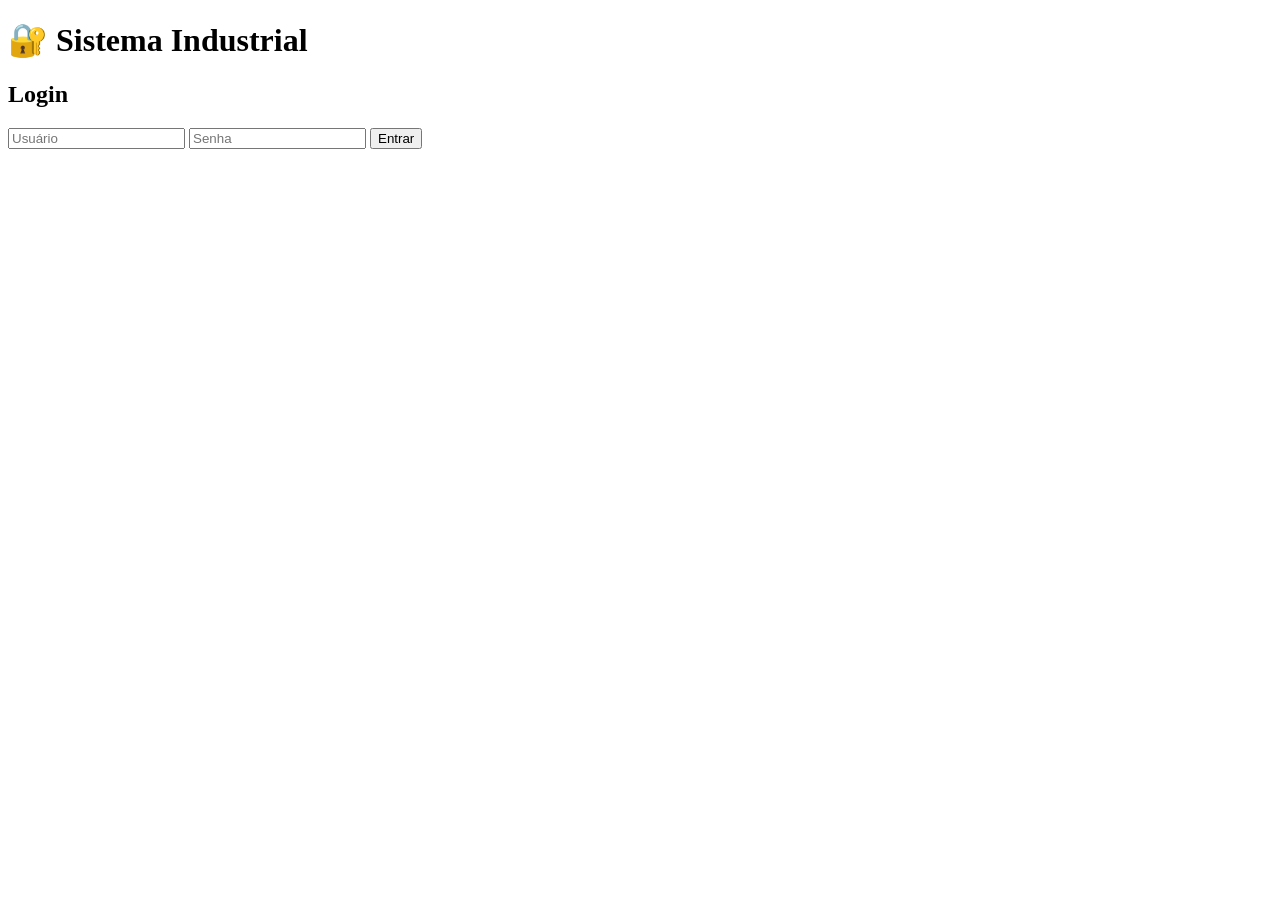
==== front_end/login.html @ 62d10b50 "Add files via upload" ====
<!DOCTYPE html>
<html lang="pt-br">
<head>
    <meta charset="UTF-8">
    <title>Login - Monitoramento</title>
    <link rel="stylesheet" href="style.css">
</head>
<body class="login-body">

    <div class="login-container">
        <h1>🔐 Sistema Industrial</h1>
        <h2>Login</h2>

        <input type="text" id="user" placeholder="Usuário">
        <input type="password" id="pass" placeholder="Senha">

        <button onclick="login()">Entrar</button>

        <p id="erro"></p>
    </div>

    <script src="script.js"></script>
</body>
</html>
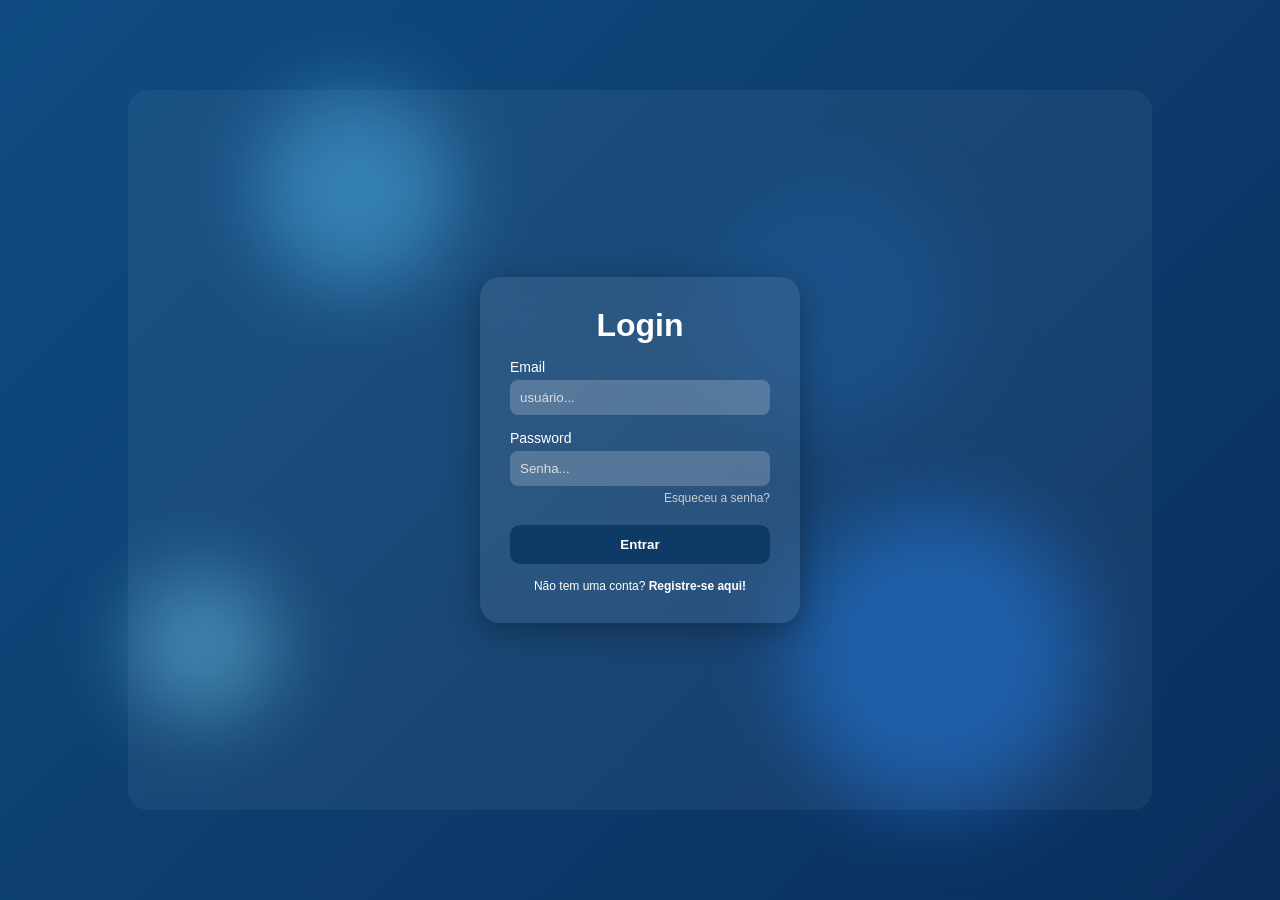
==== commit 8ed6112f: "Add files via upload FRONT END" ====
--- a/front_end/login.html
+++ b/front_end/login.html
@@ -2,23 +2,39 @@
 <html lang="pt-br">
 <head>
     <meta charset="UTF-8">
-    <title>Login - Monitoramento</title>
+    <meta name="viewport" content="width=device-width, initial-scale=1.0">
+    <title>Login</title>
+
     <link rel="stylesheet" href="style.css">
 </head>
-<body class="login-body">
+<body>
+
+    <div class="background-box"></div>
+
+    <div class="shapes">
+    <span class="shape s1"></span>
+    <span class="shape s2"></span>
+    <span class="shape s3"></span>
+    <span class="shape s4"></span>
+</div>
 
     <div class="login-container">
-        <h1>🔐 Sistema Industrial</h1>
-        <h2>Login</h2>
+        <h1>Login</h1>
 
-        <input type="text" id="user" placeholder="Usuário">
-        <input type="password" id="pass" placeholder="Senha">
+        <label>Email</label>
+        <input type="email" placeholder="usuário...">
 
-        <button onclick="login()">Entrar</button>
+        <label>Password</label>
+        <input type="password" placeholder="Senha...">
 
-        <p id="erro"></p>
+        <a href="#" class="forgot">Esqueceu a senha?</a>
+
+        <button>Entrar</button>
+
+        <div class="register">
+            Não tem uma conta? <a href="#">Registre-se aqui!</a>
+        </div>
     </div>
 
-    <script src="script.js"></script>
 </body>
 </html>
--- a/front_end/style.css
+++ b/front_end/style.css
@@ -0,0 +1,178 @@
+* {
+    margin: 0;
+    padding: 0;
+    box-sizing: border-box;
+    font-family: Arial, sans-serif;
+}
+
+body {
+    height: 100vh;
+    background: linear-gradient(135deg, #0f4c81, #0a2e5c);
+    display: flex;
+    justify-content: center;
+    align-items: center;
+}
+
+/* Fundo decorativo */
+.background-box {
+    position: absolute;
+    width: 80%;
+    height: 80%;
+    border-radius: 20px;
+    background: rgba(255,255,255,0.05);
+}
+
+/* Card */
+.login-container {
+    position: relative;
+    width: 320px;
+    padding: 30px;
+    border-radius: 20px;
+
+    background: rgba(255, 255, 255, 0.08);
+    backdrop-filter: blur(15px);
+    box-shadow: 0 8px 32px rgba(0,0,0,0.3);
+
+    color: white;
+    text-align: center;
+}
+
+.login-container h2 {
+    margin: 15px 0;
+}
+
+.login-container label {
+    display: block;
+    text-align: left;
+    margin-top: 15px;
+    font-size: 14px;
+}
+
+.login-container input {
+    width: 100%;
+    padding: 10px;
+    margin-top: 5px;
+
+    border-radius: 8px;
+    border: none;
+    outline: none;
+
+    background: rgba(255,255,255,0.2);
+    color: white;
+}
+
+.login-container input::placeholder {
+    color: #ddd;
+}
+
+/* Link */
+.forgot {
+    display: block;
+    text-align: right;
+    margin-top: 5px;
+    font-size: 12px;
+    color: #ccc;
+    text-decoration: none;
+}
+
+/* Botão */
+.login-container button {
+    width: 100%;
+    margin-top: 20px;
+    padding: 12px;
+
+    border: none;
+    border-radius: 10px;
+
+    background: #0d3b66;
+    color: white;
+    font-weight: bold;
+    cursor: pointer;
+}
+
+.login-container button:hover {
+    background: #0b2f52;
+}
+
+/* Social */
+.social {
+    margin-top: 20px;
+    font-size: 12px;
+}
+
+.icons {
+    display: flex;
+    justify-content: space-between;
+    margin-top: 10px;
+}
+
+.icons div {
+    width: 60px;
+    height: 35px;
+    background: white;
+    border-radius: 8px;
+}
+
+/* Registro */
+.register {
+    margin-top: 15px;
+    font-size: 12px;
+}
+
+.register a {
+    color: #fff;
+    font-weight: bold;
+    text-decoration: none;
+}
+
+.shapes {
+    position: absolute;
+    width: 100%;
+    height: 100%;
+    overflow: hidden;
+}
+
+/* base */
+.shape {
+    position: absolute;
+    border-radius: 50%;
+    filter: blur(40px);
+    opacity: 0.4;
+}
+
+/* formas individuais */
+.s1 {
+    width: 200px;
+    height: 200px;
+    background: #5ecbff;
+    top: 10%;
+    left: 20%;
+}
+
+.s2 {
+    width: 300px;
+    height: 300px;
+    background: #2b8cff;
+    bottom: 10%;
+    right: 15%;
+}
+
+.s3 {
+    width: 150px;
+    height: 150px;
+    background: #7fdfff;
+    bottom: 20%;
+    left: 10%;
+}
+
+.s4 {
+    width: 250px;
+    height: 250px;
+    background: #1e5fa3;
+    top: 20%;
+    right: 25%;
+}
+
+.shape {
+    animation: float 6s ease-in-out infinite alternate;
+} 
